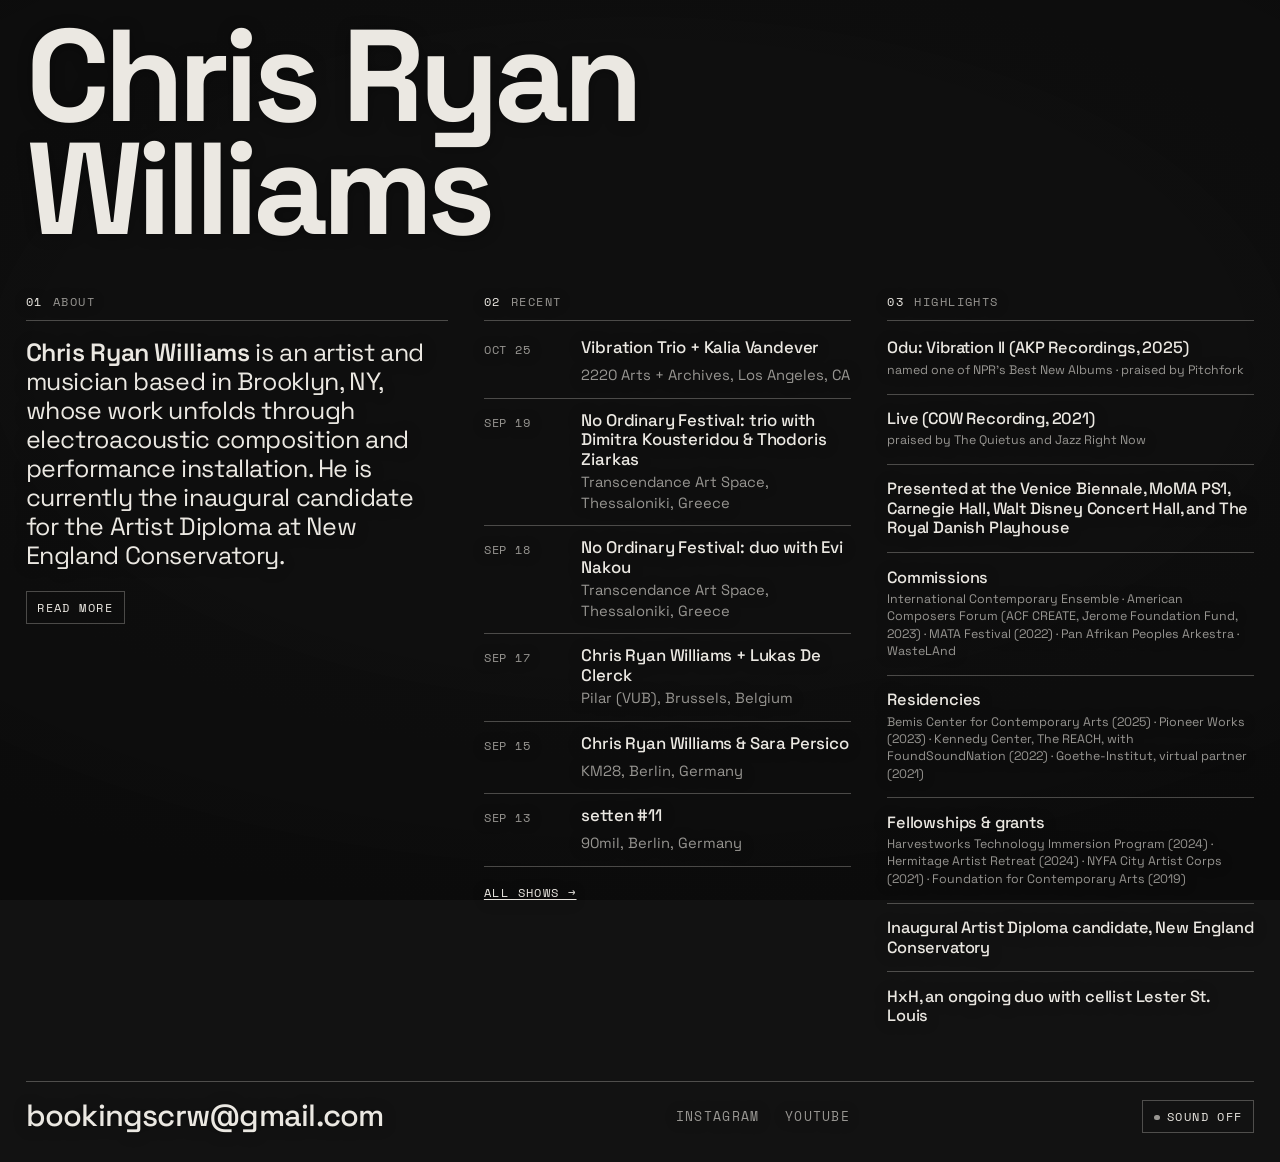
==== index.html @ 6f996876 "Add files via upload" ====
<!doctype html>
<html lang="en"><head><meta charset="utf-8"><meta name="viewport" content="width=device-width,initial-scale=1">
<meta name="description" content="Chris Ryan Williams — artist and musician, Brooklyn NY. Shows, highlights, contact.">
<title>Chris Ryan Williams</title>
<link rel="preconnect" href="https://fonts.googleapis.com"><link rel="preconnect" href="https://fonts.gstatic.com" crossorigin>
<link href="https://fonts.googleapis.com/css2?family=Space+Grotesk:wght@300..700&family=Space+Mono:wght@400;700&display=swap" rel="stylesheet">
<style>
/* ===== HOME (index.html) — one-page landing. Reads content/settings.js, shows.js, about.js =====
   Video backdrop in black & grey, large name, three columns: about / shows / highlights. */
:root{
  --bg:#121212;                       /* charcoal behind everything */
  --veil:rgba(14,14,14,.58);          /* <- darkness over the video: raise for calmer, lower to see more video */
  --fg:#ebe8e2; --mute:rgba(235,232,226,.62); --line:rgba(235,232,226,.28);
  --sans:"Space Grotesk",system-ui,sans-serif;
  --mono:"Space Mono",ui-monospace,Menlo,monospace;
  --gut:clamp(16px,2vw,36px);
}
*{box-sizing:border-box}
html{background:var(--bg)}
body{margin:0;color:var(--fg);background:transparent;font:400 17px/1.4 var(--sans);
  -webkit-font-smoothing:antialiased;text-shadow:0 1px 14px rgba(0,0,0,.35)}
a{color:inherit;text-decoration-thickness:1px;text-underline-offset:.18em}
a:hover{text-decoration-thickness:2px}
::selection{background:var(--fg);color:var(--bg)}

/* ---------- backdrop: black & white video under a charcoal veil ---------- */
.bg{position:fixed;inset:0;z-index:-2;overflow:hidden;pointer-events:none;background:var(--bg)}
.bg .thumb,.bg iframe{position:absolute;top:50%;left:50%;border:0;
  width:100vw;height:56.25vw;min-height:100vh;min-width:177.78vh;
  transform:translate(-50%,-50%) scale(1.15);          /* overscan hides YouTube edge UI */
  filter:grayscale(1) contrast(1.05) brightness(.9)}
.bg .thumb{background:center/cover no-repeat}
.veil{position:fixed;inset:0;z-index:-1;pointer-events:none;
  background:radial-gradient(ellipse 120% 90% at 50% 40%,transparent 30%,rgba(0,0,0,.45) 100%),var(--veil)}

/* ---------- name ---------- */
.name{margin:0;padding:calc(var(--gut)*.8) var(--gut) 0;font:700 clamp(3.2rem,10.2vw,13rem)/.86 var(--sans);
  letter-spacing:-.045em}
.name span{display:block}

/* ---------- three columns ---------- */
.grid{display:grid;grid-template-columns:1.15fr 1fr 1fr;gap:calc(var(--gut)*1.4);padding:clamp(28px,4vw,64px) var(--gut) var(--gut);align-items:start}
h2{font:400 .78rem/1 var(--mono);letter-spacing:.12em;text-transform:uppercase;color:var(--mute);
  margin:0 0 1.1rem;padding-bottom:.7rem;border-bottom:1px solid var(--line)}
h2 i{font-style:normal;color:var(--fg);margin-right:.8em}

/* about */
.bio p{margin:0;font-size:clamp(1.3rem,1.95vw,2.25rem);line-height:1.16;font-weight:400;letter-spacing:-.015em}
.bio p b{font-weight:600}
.bio .more{display:none}
.bio.open .more{display:block}
.bio .more p{font-size:clamp(1rem,1.1vw,1.2rem);line-height:1.5;color:var(--mute);margin-top:1em;letter-spacing:0}
.toggle{margin-top:1.3rem;background:none;color:var(--fg);border:1px solid var(--line);font:400 .74rem var(--mono);
  letter-spacing:.12em;text-transform:uppercase;padding:.6em .9em;cursor:pointer;text-shadow:none}
.toggle:hover{border-color:var(--fg);background:var(--fg);color:var(--bg)}

/* shows: mono date column + title */
.shows ol{list-style:none;margin:0;padding:0}
.shows li{display:grid;grid-template-columns:5.2rem 1fr;gap:.2rem .9rem;padding:.75rem 0;border-bottom:1px solid var(--line)}
.shows li:first-child{padding-top:0}
.date{font:400 .78rem/1.9 var(--mono);letter-spacing:.06em;text-transform:uppercase;color:var(--mute);white-space:nowrap}
.shows .t{font-size:clamp(1.05rem,1.3vw,1.45rem);line-height:1.15;font-weight:500;letter-spacing:-.01em}
.shows .t a{text-decoration:none}
.shows .t a:hover{text-decoration:underline}
.shows .v{grid-column:2;font-size:.92rem;color:var(--mute)}
.all{display:inline-block;margin-top:1.1rem;font:400 .74rem var(--mono);letter-spacing:.12em;text-transform:uppercase}

/* highlights */
.hl ul{list-style:none;margin:0;padding:0}
.hl li{font-size:clamp(1.02rem,1.22vw,1.35rem);line-height:1.2;font-weight:500;letter-spacing:-.01em;padding:0 0 .9rem;margin:0 0 .9rem;border-bottom:1px solid var(--line)}
.hl li:last-child{border-bottom:0;margin-bottom:0}
.hl small{display:block;font-size:.76em;line-height:1.4;margin-top:.3em;font-weight:400;color:var(--mute);letter-spacing:0}

/* ---------- contact strip ---------- */
footer{display:flex;flex-wrap:wrap;align-items:center;justify-content:space-between;gap:.8rem 2rem;
  border-top:1px solid var(--line);margin:calc(var(--gut)*.6) var(--gut) 0;padding:1.1rem 0 1.8rem}
.mail{font-size:clamp(1.4rem,2.4vw,2.8rem);font-weight:500;letter-spacing:-.025em;line-height:1;text-decoration:none}
.mail:hover{text-decoration:underline}
.links{display:flex;flex-wrap:wrap;gap:.4rem 1.6rem;font:400 .8rem var(--mono);letter-spacing:.1em;text-transform:uppercase}
.links a{text-decoration:none;color:var(--mute)} .links a:hover{color:var(--fg)}
.snd{font:400 .74rem var(--mono);letter-spacing:.12em;text-transform:uppercase;color:var(--fg);background:none;
  border:1px solid var(--line);padding:.6em .9em;cursor:pointer;text-shadow:none}
.snd:hover{background:var(--fg);color:var(--bg);border-color:var(--fg)}
.snd::before{content:"";display:inline-block;width:.5em;height:.5em;border-radius:50%;background:var(--mute);margin-right:.6em;vertical-align:.05em}
.snd.on::before{background:#e8e3d6;box-shadow:0 0 8px #e8e3d6}

/* ---------- smaller screens ---------- */
@media (max-width:1100px){
  .grid{grid-template-columns:1fr 1fr}
  .bio{grid-column:1/-1}
}
@media (max-width:680px){
  .grid{grid-template-columns:1fr;gap:2.6rem}
  .name{font-size:15.5vw;line-height:.9}
  footer{flex-direction:column;align-items:flex-start}
}
@media (prefers-reduced-motion:reduce){ .bg iframe{display:none} }
</style></head>
<body>
<div class="bg" id="bg"><div class="thumb" id="thumb"></div></div><div class="veil"></div>

<h1 class="name" id="name"></h1>

<main class="grid">
  <section aria-labelledby="ah"><h2 id="ah"><i>01</i>About</h2><div class="bio" id="bio"></div></section>
  <section class="shows" aria-labelledby="sh"><h2><i>02</i><span id="sh">Shows</span></h2><ol id="shows"></ol><a class="all" href="shows.html">All shows →</a></section>
  <section class="hl" aria-labelledby="hh"><h2 id="hh"><i>03</i>Highlights</h2><ul id="hl"></ul></section>
</main>

<footer>
  <a class="mail" id="mail"></a>
  <nav class="links" id="links" aria-label="Elsewhere"></nav>
  <button class="snd" id="snd" type="button">Sound off</button>
</footer>

<script src="settings.js"></script>
<script src="shows.js"></script>
<script src="about.js"></script>
<script>
(function(){
  var SITE=window.SITE||{}, VIDEO="EijmXJMXypU";   // <- YouTube ID of the backdrop video
  var h=function(s){return String(s==null?"":s).replace(/[&<>"]/g,function(c){return {"&":"&amp;","<":"&lt;",">":"&gt;",'"':"&quot;"}[c]})};
  var $=function(id){return document.getElementById(id)};

  /* name: last word on its own line */
  var words=(SITE.name||"").trim().split(/\s+/), last=words.pop();
  $("name").innerHTML=(words.length?'<span>'+h(words.join(" "))+'</span>':'')+'<span>'+h(last)+'</span>';
  document.title=SITE.name||"";

  /* bio: first paragraph big, the rest behind "Read more" */
  var about=SITE.about||[], first=h(about[0]||"");
  if(SITE.name) first=first.replace(h(SITE.name),'<b>'+h(SITE.name)+'</b>');
  $("bio").innerHTML='<p>'+first+'</p>'+(about.length>1?
    '<div class="more">'+about.slice(1).map(function(p){return '<p>'+h(p)+'</p>'}).join("")+'</div><button class="toggle" type="button" aria-expanded="false">Read more</button>':'');
  var tg=$("bio").querySelector(".toggle");
  if(tg) tg.onclick=function(){var o=$("bio").classList.toggle("open");tg.textContent=o?"Less":"Read more";tg.setAttribute("aria-expanded",o)};

  /* shows: upcoming first; if none, the most recent ones */
  var today=new Date(); today.setHours(0,0,0,0);
  var all=(SITE.shows||[]).slice().sort(function(a,b){return a.date<b.date?1:-1});
  var d=function(s){var p=s.date.split("-");return new Date(+p[0],p[1]-1,+p[2])};
  var up=all.filter(function(s){return d(s)>=today}).reverse();
  var list=up.length?up.slice(0,6):all.slice(0,6);
  $("sh").textContent=up.length?"Upcoming":"Recent";
  var M=["Jan","Feb","Mar","Apr","May","Jun","Jul","Aug","Sep","Oct","Nov","Dec"];
  $("shows").innerHTML=list.map(function(s){
    var dt=d(s), badge=M[dt.getMonth()]+" "+dt.getDate()+(dt.getFullYear()!==today.getFullYear()?" ’"+String(dt.getFullYear()).slice(2):"");
    var t=h(s.title); if(s.url) t='<a href="'+h(s.url)+'" target="_blank" rel="noopener">'+t+'</a>';
    return '<li><span class="date">'+badge+'</span><div class="t">'+t+'</div><span class="v">'+h([s.venue,s.city].filter(Boolean).join(", "))+'</span></li>';
  }).join("");

  /* highlights: "Label: a; b" and "Title (Label, Year): note" → underlined head + small line */
  $("hl").innerHTML=(SITE.accomplishments||[]).map(function(a){
    var i=a.indexOf("): "), m=a.match(/^(Commissions|Residencies|Fellowships & grants|Fellowships|Grants|Education|Teaching|Awards|Recordings):\s*/i);
    var li=function(head,rest){return '<li>'+h(head)+'<small>'+h(rest.replace(/;\s*/g," · "))+'</small></li>'};
    if(i>-1) return li(a.slice(0,i+1),a.slice(i+3));
    if(m) return li(m[1],a.slice(m[0].length));
    return '<li>'+h(a)+'</li>';
  }).join("");

  /* contact */
  if(SITE.email){$("mail").href="mailto:"+SITE.email;$("mail").textContent=SITE.email}
  $("links").innerHTML=(SITE.social||[]).map(function(s){return '<a href="'+h(s.url)+'" target="_blank" rel="noopener">'+h(s.label)+'</a>'}).join("");

  /* backdrop video: muted autoplay loop, no controls */
  $("thumb").style.backgroundImage="url(https://i.ytimg.com/vi/"+VIDEO+"/maxresdefault.jpg)";
  if(!matchMedia("(prefers-reduced-motion:reduce)").matches){
    var src="https://www.youtube-nocookie.com/embed/"+VIDEO+"?autoplay=1&mute=1&loop=1&playlist="+VIDEO+
      "&controls=0&playsinline=1&rel=0&modestbranding=1&disablekb=1&iv_load_policy=3&enablejsapi=1";
    $("bg").insertAdjacentHTML("beforeend",'<iframe id="yt" src="'+src+'" allow="autoplay; encrypted-media" tabindex="-1" title="Background video" aria-hidden="true"></iframe>');
  }
  var muted=true;
  $("snd").onclick=function(){
    var yt=$("yt"); if(!yt) return; muted=!muted;
    yt.contentWindow.postMessage(JSON.stringify({event:"command",func:muted?"mute":"unMute",args:[]}),"*");
    this.textContent=muted?"Sound off":"Sound on"; this.classList.toggle("on",!muted);
  };

})();
</script>
</body></html>
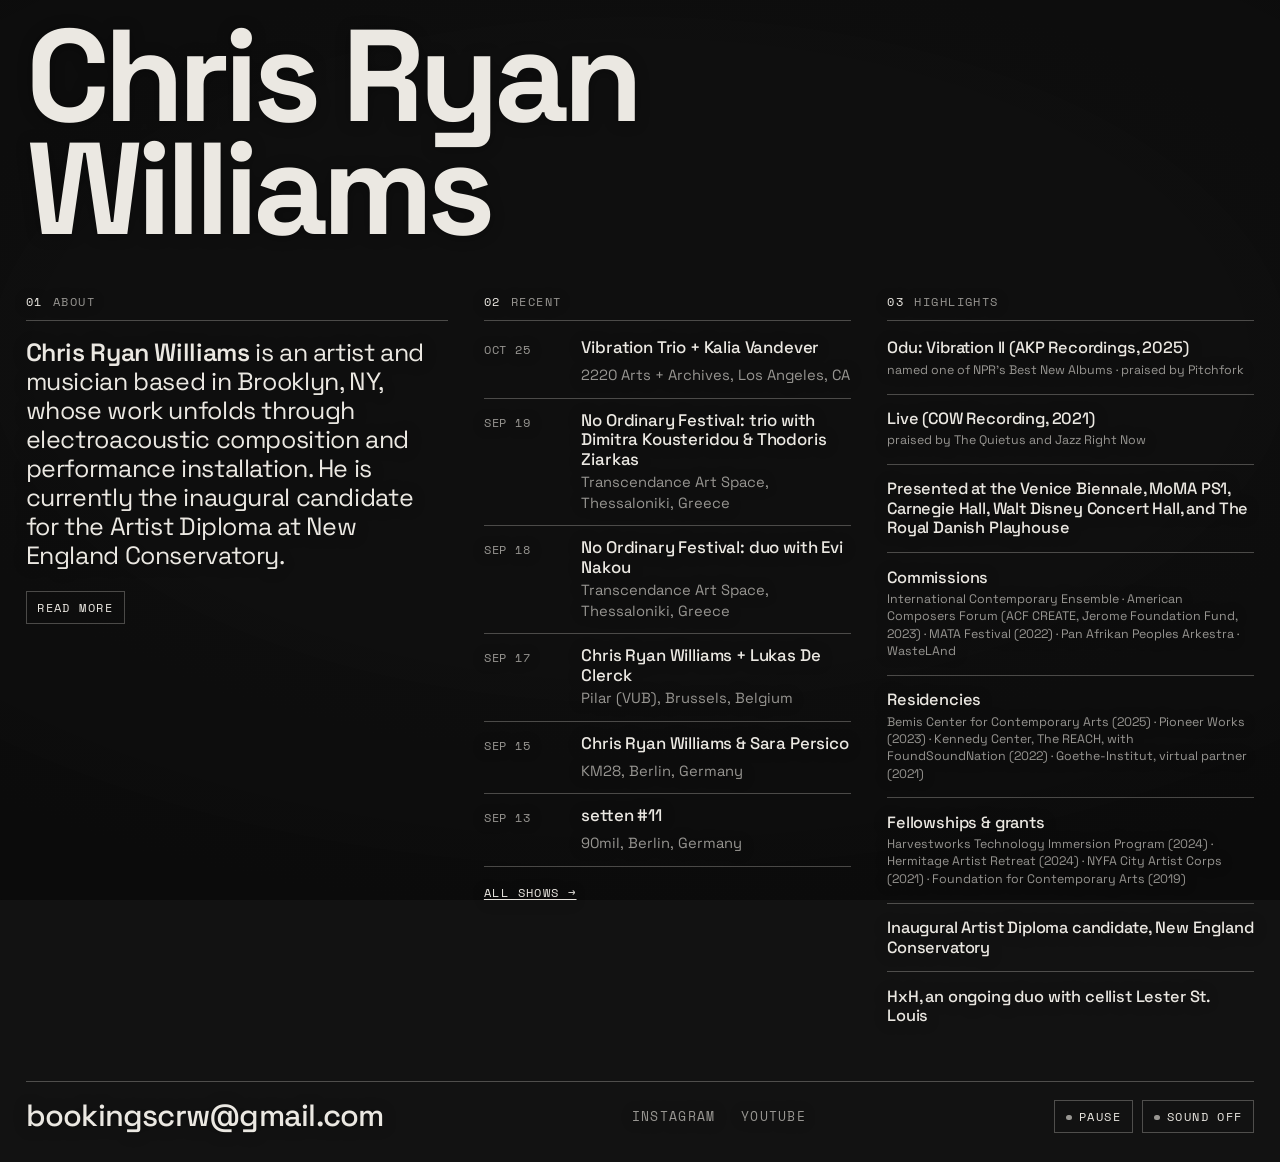
==== commit 46d8f2fa: "Add files via upload" ====
--- a/index.html
+++ b/index.html
@@ -94,10 +94,13 @@
   .name{font-size:15.5vw;line-height:.9}
   footer{flex-direction:column;align-items:flex-start}
 }
-@media (prefers-reduced-motion:reduce){ .bg iframe{display:none} }
+/* video fades in only once it is actually playing (hides YouTube's loading spinner / title flash) */
+.bg iframe{opacity:0;transition:opacity 1.2s ease}
+.bg.playing iframe{opacity:1}
+.ctl{display:flex;gap:.6rem}
 </style></head>
 <body>
-<div class="bg" id="bg"><div class="thumb" id="thumb"></div></div><div class="veil"></div>
+<div class="bg" id="bg"><div class="thumb" id="thumb"></div><div id="yt"></div></div><div class="veil"></div>
 
 <h1 class="name" id="name"></h1>
 
@@ -110,7 +113,7 @@
 <footer>
   <a class="mail" id="mail"></a>
   <nav class="links" id="links" aria-label="Elsewhere"></nav>
-  <button class="snd" id="snd" type="button">Sound off</button>
+  <div class="ctl"><button class="snd" id="pp" type="button">Pause</button><button class="snd" id="snd" type="button">Sound off</button></div>
 </footer>
 
 <script src="settings.js"></script>
@@ -162,18 +165,45 @@
   if(SITE.email){$("mail").href="mailto:"+SITE.email;$("mail").textContent=SITE.email}
   $("links").innerHTML=(SITE.social||[]).map(function(s){return '<a href="'+h(s.url)+'" target="_blank" rel="noopener">'+h(s.label)+'</a>'}).join("");
 
-  /* backdrop video: muted autoplay loop, no controls */
+  /* backdrop video: muted autoplay loop via the YouTube player API.
+     Browsers only allow autoplay when muted; if one still blocks it (e.g. iPhone Low Power Mode),
+     the video starts on the visitor's first tap/click/key press. */
   $("thumb").style.backgroundImage="url(https://i.ytimg.com/vi/"+VIDEO+"/maxresdefault.jpg)";
-  if(!matchMedia("(prefers-reduced-motion:reduce)").matches){
-    var src="https://www.youtube-nocookie.com/embed/"+VIDEO+"?autoplay=1&mute=1&loop=1&playlist="+VIDEO+
-      "&controls=0&playsinline=1&rel=0&modestbranding=1&disablekb=1&iv_load_policy=3&enablejsapi=1";
-    $("bg").insertAdjacentHTML("beforeend",'<iframe id="yt" src="'+src+'" allow="autoplay; encrypted-media" tabindex="-1" title="Background video" aria-hidden="true"></iframe>');
-  }
-  var muted=true;
-  $("snd").onclick=function(){
-    var yt=$("yt"); if(!yt) return; muted=!muted;
-    yt.contentWindow.postMessage(JSON.stringify({event:"command",func:muted?"mute":"unMute",args:[]}),"*");
-    this.textContent=muted?"Sound off":"Sound on"; this.classList.toggle("on",!muted);
+  var player=null, playing=false, paused=false, pp=$("pp"), snd=$("snd");
+  window.onYouTubeIframeAPIReady=function(){
+    player=new YT.Player("yt",{
+      videoId:VIDEO, host:"https://www.youtube-nocookie.com",
+      playerVars:{autoplay:1,mute:1,loop:1,playlist:VIDEO,controls:0,playsinline:1,rel:0,
+                  modestbranding:1,disablekb:1,iv_load_policy:3,fs:0},
+      events:{
+        onReady:function(e){ var f=e.target.getIframe(); f.setAttribute("tabindex","-1"); f.setAttribute("aria-hidden","true");
+                             e.target.mute(); e.target.playVideo(); },
+        onStateChange:function(e){
+          if(e.data===YT.PlayerState.PLAYING){ playing=true; $("bg").classList.add("playing"); }
+          if(e.data===YT.PlayerState.ENDED){ player.seekTo(0); player.playVideo(); }   // seamless loop
+        }
+      }
+    });
+  };
+  var api=document.createElement("script"); api.src="https://www.youtube.com/iframe_api"; document.head.appendChild(api);
+
+  /* fallback: if autoplay was blocked, start on the first interaction */
+  var kick=function(){ if(player&&player.playVideo&&!playing&&!paused){ player.mute(); player.playVideo(); } };
+  ["pointerdown","touchend","keydown"].forEach(function(ev){ document.addEventListener(ev,kick,{passive:true}); });
+  setTimeout(kick,1500);
+
+  pp.onclick=function(){
+    if(!player||!player.playVideo) return;
+    paused=!paused;
+    if(paused){ player.pauseVideo(); } else { player.playVideo(); }
+    pp.textContent=paused?"Play":"Pause";
+  };
+  snd.onclick=function(){
+    if(!player||!player.isMuted) return;
+    var m=player.isMuted();
+    if(m){ player.unMute(); player.setVolume(100); if(!playing||paused){ paused=false; pp.textContent="Pause"; player.playVideo(); } }
+    else { player.mute(); }
+    snd.textContent=m?"Sound on":"Sound off"; snd.classList.toggle("on",m);
   };
 
 })();
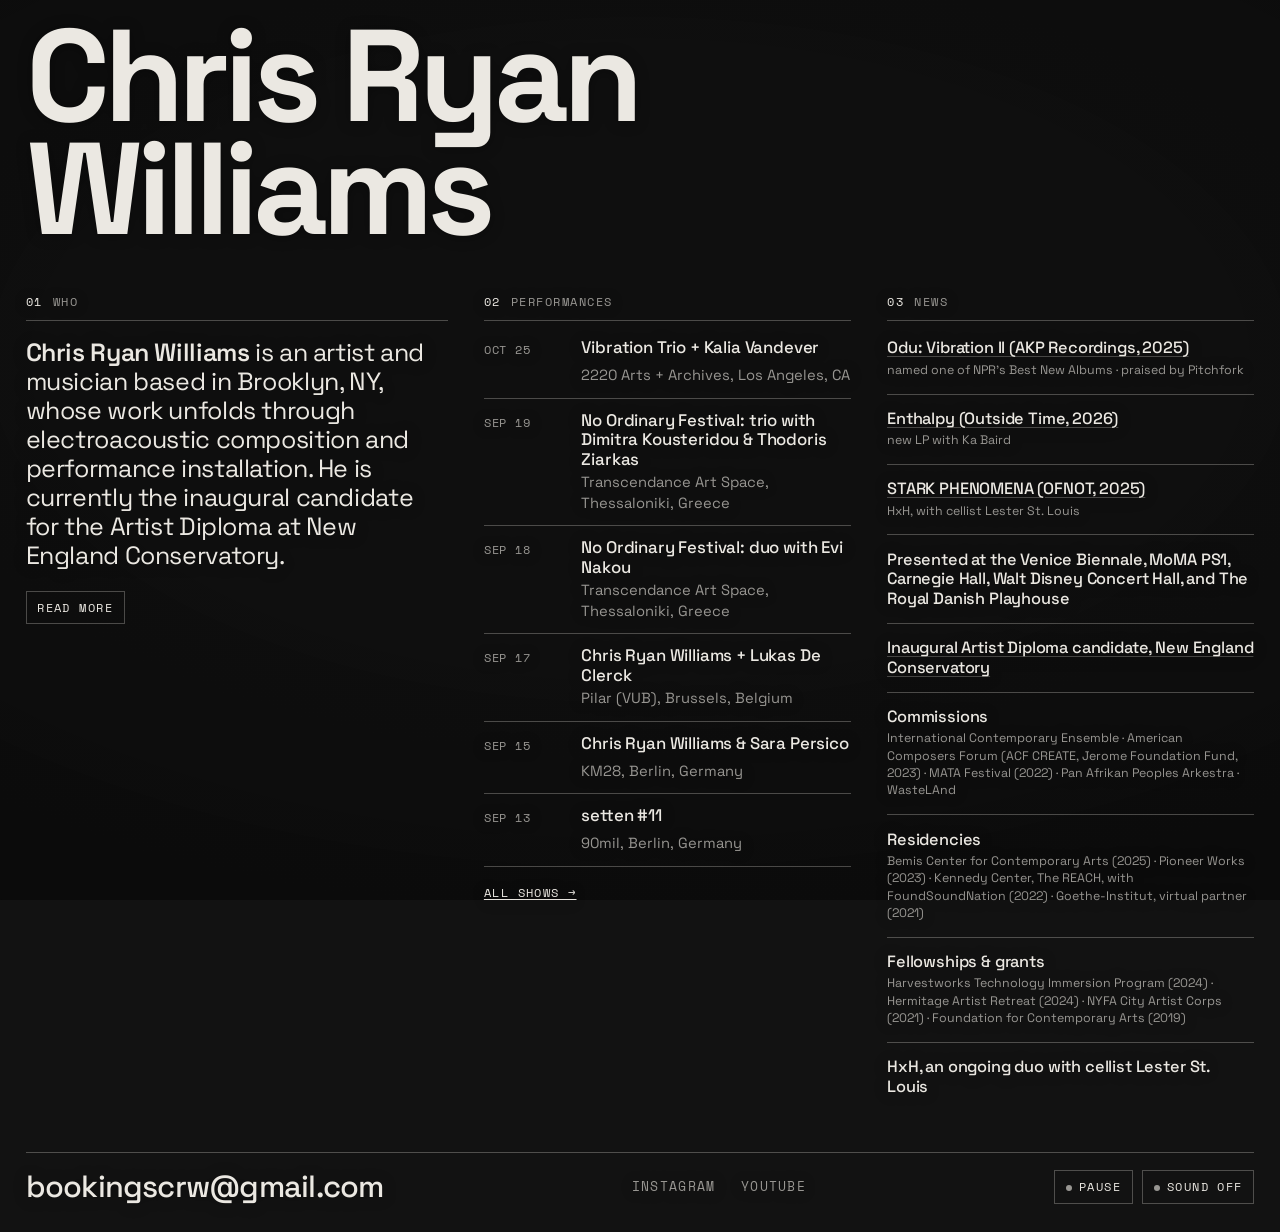
==== commit b3bb068c: "Add files via upload" ====
--- a/index.html
+++ b/index.html
@@ -30,6 +30,10 @@
   transform:translate(-50%,-50%) scale(1.15);          /* overscan hides YouTube edge UI */
   filter:grayscale(1) contrast(1.05) brightness(.9)}
 .bg .thumb{background:center/cover no-repeat}
+/* render the player at 2x size, then shrink it: YouTube picks the stream quality from the player's
+   pixel size, so a bigger player asks for 1080p+ instead of 480/720p */
+.bg iframe{width:200vw;height:112.5vw;min-height:200vh;min-width:355.56vh;
+  transform:translate(-50%,-50%) scale(.575)}
 .veil{position:fixed;inset:0;z-index:-1;pointer-events:none;
   background:radial-gradient(ellipse 120% 90% at 50% 40%,transparent 30%,rgba(0,0,0,.45) 100%),var(--veil)}
 
@@ -67,6 +71,7 @@
 
 /* highlights */
 .hl ul{list-style:none;margin:0;padding:0}
+.hl li a{text-decoration-color:var(--line)} .hl li a:hover{text-decoration-color:var(--fg)}
 .hl li{font-size:clamp(1.02rem,1.22vw,1.35rem);line-height:1.2;font-weight:500;letter-spacing:-.01em;padding:0 0 .9rem;margin:0 0 .9rem;border-bottom:1px solid var(--line)}
 .hl li:last-child{border-bottom:0;margin-bottom:0}
 .hl small{display:block;font-size:.76em;line-height:1.4;margin-top:.3em;font-weight:400;color:var(--mute);letter-spacing:0}
@@ -105,9 +110,9 @@
 <h1 class="name" id="name"></h1>
 
 <main class="grid">
-  <section aria-labelledby="ah"><h2 id="ah"><i>01</i>About</h2><div class="bio" id="bio"></div></section>
+  <section aria-labelledby="ah"><h2 id="ah"><i>01</i>Who</h2><div class="bio" id="bio"></div></section>
   <section class="shows" aria-labelledby="sh"><h2><i>02</i><span id="sh">Shows</span></h2><ol id="shows"></ol><a class="all" href="shows.html">All shows →</a></section>
-  <section class="hl" aria-labelledby="hh"><h2 id="hh"><i>03</i>Highlights</h2><ul id="hl"></ul></section>
+  <section class="hl" aria-labelledby="hh"><h2 id="hh"><i>03</i>News</h2><ul id="hl"></ul></section>
 </main>
 
 <footer>
@@ -144,7 +149,7 @@
   var d=function(s){var p=s.date.split("-");return new Date(+p[0],p[1]-1,+p[2])};
   var up=all.filter(function(s){return d(s)>=today}).reverse();
   var list=up.length?up.slice(0,6):all.slice(0,6);
-  $("sh").textContent=up.length?"Upcoming":"Recent";
+  $("sh").textContent="Performances";
   var M=["Jan","Feb","Mar","Apr","May","Jun","Jul","Aug","Sep","Oct","Nov","Dec"];
   $("shows").innerHTML=list.map(function(s){
     var dt=d(s), badge=M[dt.getMonth()]+" "+dt.getDate()+(dt.getFullYear()!==today.getFullYear()?" ’"+String(dt.getFullYear()).slice(2):"");
@@ -153,12 +158,14 @@
   }).join("");
 
   /* highlights: "Label: a; b" and "Title (Label, Year): note" → underlined head + small line */
-  $("hl").innerHTML=(SITE.accomplishments||[]).map(function(a){
+  $("hl").innerHTML=(SITE.accomplishments||[]).map(function(x){
+    var a=typeof x==="string"?x:(x.text||""), url=typeof x==="string"?"":(x.url||"");
+    var head=function(t){return url?'<a href="'+h(url)+'" target="_blank" rel="noopener">'+h(t)+'</a>':h(t)};
     var i=a.indexOf("): "), m=a.match(/^(Commissions|Residencies|Fellowships & grants|Fellowships|Grants|Education|Teaching|Awards|Recordings):\s*/i);
-    var li=function(head,rest){return '<li>'+h(head)+'<small>'+h(rest.replace(/;\s*/g," · "))+'</small></li>'};
+    var li=function(hd,rest){return '<li>'+head(hd)+'<small>'+h(rest.replace(/;\s*/g," · "))+'</small></li>'};
     if(i>-1) return li(a.slice(0,i+1),a.slice(i+3));
     if(m) return li(m[1],a.slice(m[0].length));
-    return '<li>'+h(a)+'</li>';
+    return '<li>'+head(a)+'</li>';
   }).join("");
 
   /* contact */
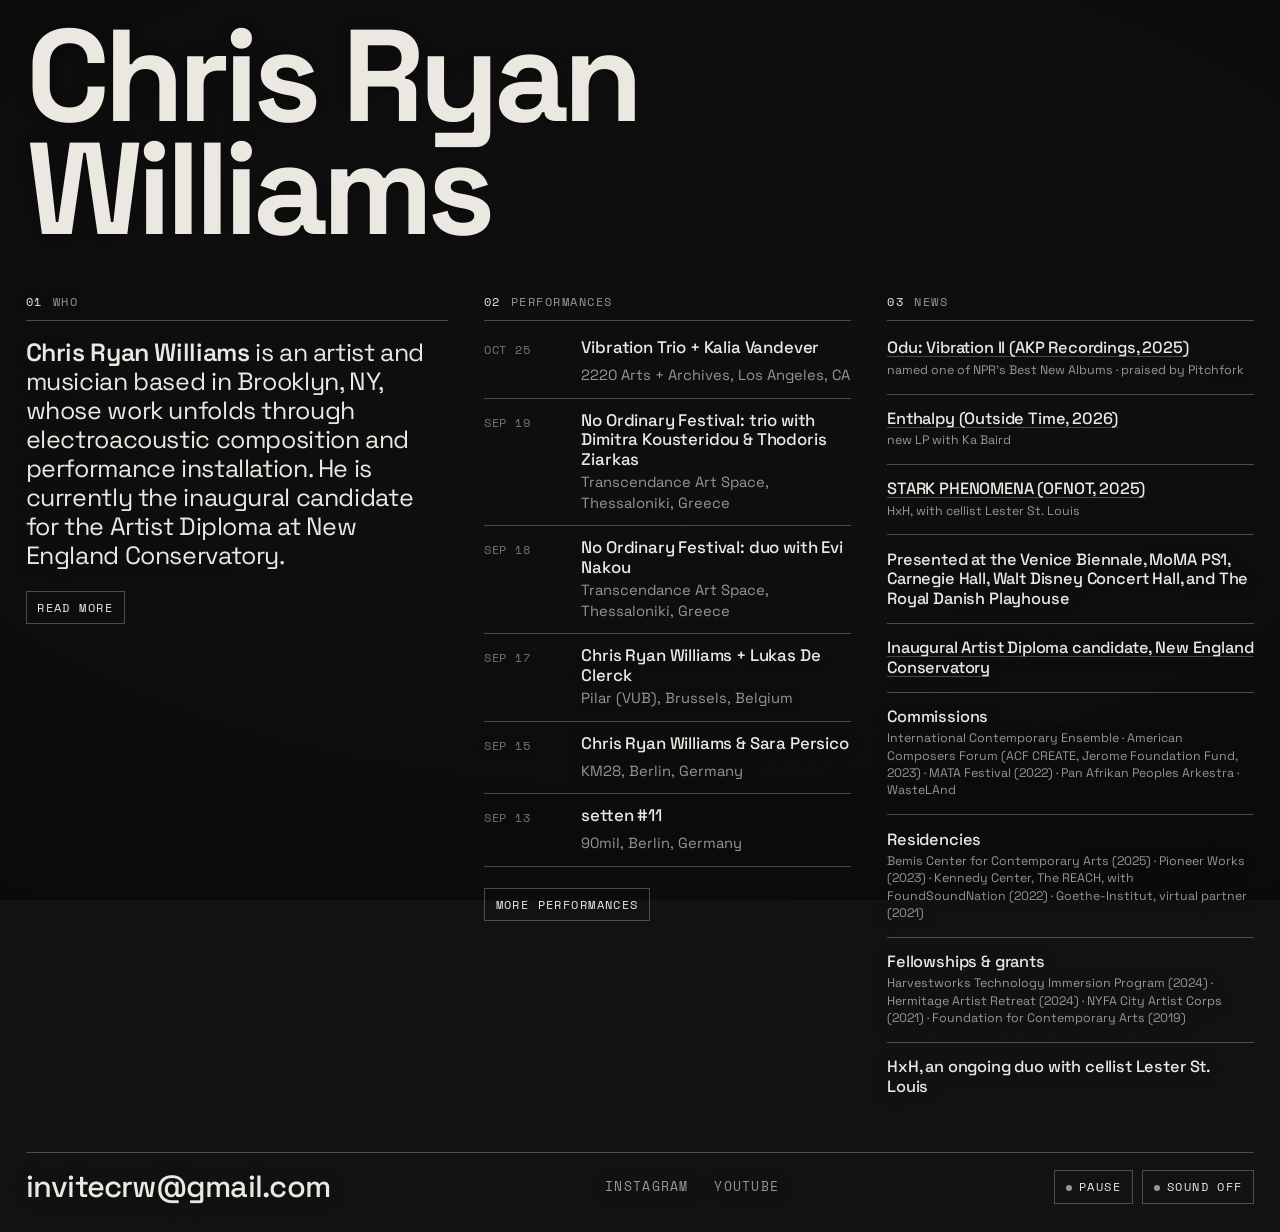
==== commit 15a8add5: "Add files via upload" ====
--- a/index.html
+++ b/index.html
@@ -6,10 +6,10 @@
 <link href="https://fonts.googleapis.com/css2?family=Space+Grotesk:wght@300..700&family=Space+Mono:wght@400;700&display=swap" rel="stylesheet">
 <style>
 /* ===== HOME (index.html) — one-page landing. Reads content/settings.js, shows.js, about.js =====
-   Video backdrop in black & grey, large name, three columns: about / shows / highlights. */
+   Video backdrop in full colour, large name, three columns: about / shows / highlights. */
 :root{
   --bg:#121212;                       /* charcoal behind everything */
-  --veil:rgba(14,14,14,.58);          /* <- darkness over the video: raise for calmer, lower to see more video */
+  --veil:rgba(14,14,14,.42);          /* <- darkness over the video: raise for calmer, lower to see more video */
   --fg:#ebe8e2; --mute:rgba(235,232,226,.62); --line:rgba(235,232,226,.28);
   --sans:"Space Grotesk",system-ui,sans-serif;
   --mono:"Space Mono",ui-monospace,Menlo,monospace;
@@ -28,7 +28,7 @@
 .bg .thumb,.bg iframe{position:absolute;top:50%;left:50%;border:0;
   width:100vw;height:56.25vw;min-height:100vh;min-width:177.78vh;
   transform:translate(-50%,-50%) scale(1.15);          /* overscan hides YouTube edge UI */
-  filter:grayscale(1) contrast(1.05) brightness(.9)}
+  filter:saturate(1.1)}   /* full colour (version B) */
 .bg .thumb{background:center/cover no-repeat}
 /* render the player at 2x size, then shrink it: YouTube picks the stream quality from the player's
    pixel size, so a bigger player asks for 1080p+ instead of 480/720p */
@@ -67,6 +67,10 @@
 .shows .t a{text-decoration:none}
 .shows .t a:hover{text-decoration:underline}
 .shows .v{grid-column:2;font-size:.92rem;color:var(--mute)}
+.shows .more{display:none}
+.shows.open .more{display:block}
+.shows li.up .date{color:var(--fg);font-weight:700}
+.shows li:not(.up) .date{opacity:.75}
 .all{display:inline-block;margin-top:1.1rem;font:400 .74rem var(--mono);letter-spacing:.12em;text-transform:uppercase}
 
 /* highlights */
@@ -111,7 +115,7 @@
 
 <main class="grid">
   <section aria-labelledby="ah"><h2 id="ah"><i>01</i>Who</h2><div class="bio" id="bio"></div></section>
-  <section class="shows" aria-labelledby="sh"><h2><i>02</i><span id="sh">Shows</span></h2><ol id="shows"></ol><a class="all" href="shows.html">All shows →</a></section>
+  <section class="shows" id="showsWrap" aria-labelledby="sh"><h2><i>02</i><span id="sh">Performances</span></h2><ol id="shows"></ol><ol class="more" id="showsMore"></ol><button class="toggle" id="moreShows" type="button" aria-expanded="false">More performances</button></section>
   <section class="hl" aria-labelledby="hh"><h2 id="hh"><i>03</i>News</h2><ul id="hl"></ul></section>
 </main>
 
@@ -126,7 +130,7 @@
 <script src="about.js"></script>
 <script>
 (function(){
-  var SITE=window.SITE||{}, VIDEO="EijmXJMXypU";   // <- YouTube ID of the backdrop video
+  var SITE=window.SITE||{}, VIDEO="NZm5XphwuxA";   // <- YouTube ID of the backdrop video
   var h=function(s){return String(s==null?"":s).replace(/[&<>"]/g,function(c){return {"&":"&amp;","<":"&lt;",">":"&gt;",'"':"&quot;"}[c]})};
   var $=function(id){return document.getElementById(id)};
 
@@ -143,19 +147,25 @@
   var tg=$("bio").querySelector(".toggle");
   if(tg) tg.onclick=function(){var o=$("bio").classList.toggle("open");tg.textContent=o?"Less":"Read more";tg.setAttribute("aria-expanded",o)};
 
-  /* shows: upcoming first; if none, the most recent ones */
+  /* performances: upcoming (soonest first, bold dates) then past (newest first, faded dates).
+     First 6 show; the rest open with "More performances" — like Read more in Who. */
   var today=new Date(); today.setHours(0,0,0,0);
-  var all=(SITE.shows||[]).slice().sort(function(a,b){return a.date<b.date?1:-1});
   var d=function(s){var p=s.date.split("-");return new Date(+p[0],p[1]-1,+p[2])};
-  var up=all.filter(function(s){return d(s)>=today}).reverse();
-  var list=up.length?up.slice(0,6):all.slice(0,6);
-  $("sh").textContent="Performances";
+  var shows=(SITE.shows||[]).slice();
+  var up=shows.filter(function(s){return d(s)>=today}).sort(function(a,b){return a.date<b.date?-1:1});
+  var past=shows.filter(function(s){return d(s)<today}).sort(function(a,b){return a.date<b.date?1:-1});
+  var all=up.concat(past), SHOW=6;
   var M=["Jan","Feb","Mar","Apr","May","Jun","Jul","Aug","Sep","Oct","Nov","Dec"];
-  $("shows").innerHTML=list.map(function(s){
-    var dt=d(s), badge=M[dt.getMonth()]+" "+dt.getDate()+(dt.getFullYear()!==today.getFullYear()?" ’"+String(dt.getFullYear()).slice(2):"");
+  var row=function(s){
+    var dt=d(s), isUp=dt>=today, badge=M[dt.getMonth()]+" "+dt.getDate()+(dt.getFullYear()!==today.getFullYear()?" ’"+String(dt.getFullYear()).slice(2):"");
     var t=h(s.title); if(s.url) t='<a href="'+h(s.url)+'" target="_blank" rel="noopener">'+t+'</a>';
-    return '<li><span class="date">'+badge+'</span><div class="t">'+t+'</div><span class="v">'+h([s.venue,s.city].filter(Boolean).join(", "))+'</span></li>';
-  }).join("");
+    return '<li'+(isUp?' class="up"':'')+'><span class="date">'+badge+'</span><div class="t">'+t+'</div><span class="v">'+h([s.venue,s.city].filter(Boolean).join(", "))+'</span></li>';
+  };
+  $("shows").innerHTML=all.slice(0,SHOW).map(row).join("");
+  $("showsMore").innerHTML=all.slice(SHOW).map(row).join("");
+  var mb=$("moreShows");
+  if(all.length<=SHOW) mb.remove();
+  else mb.onclick=function(){var o=$("showsWrap").classList.toggle("open");mb.textContent=o?"Fewer":"More performances";mb.setAttribute("aria-expanded",o)};
 
   /* highlights: "Label: a; b" and "Title (Label, Year): note" → underlined head + small line */
   $("hl").innerHTML=(SITE.accomplishments||[]).map(function(x){
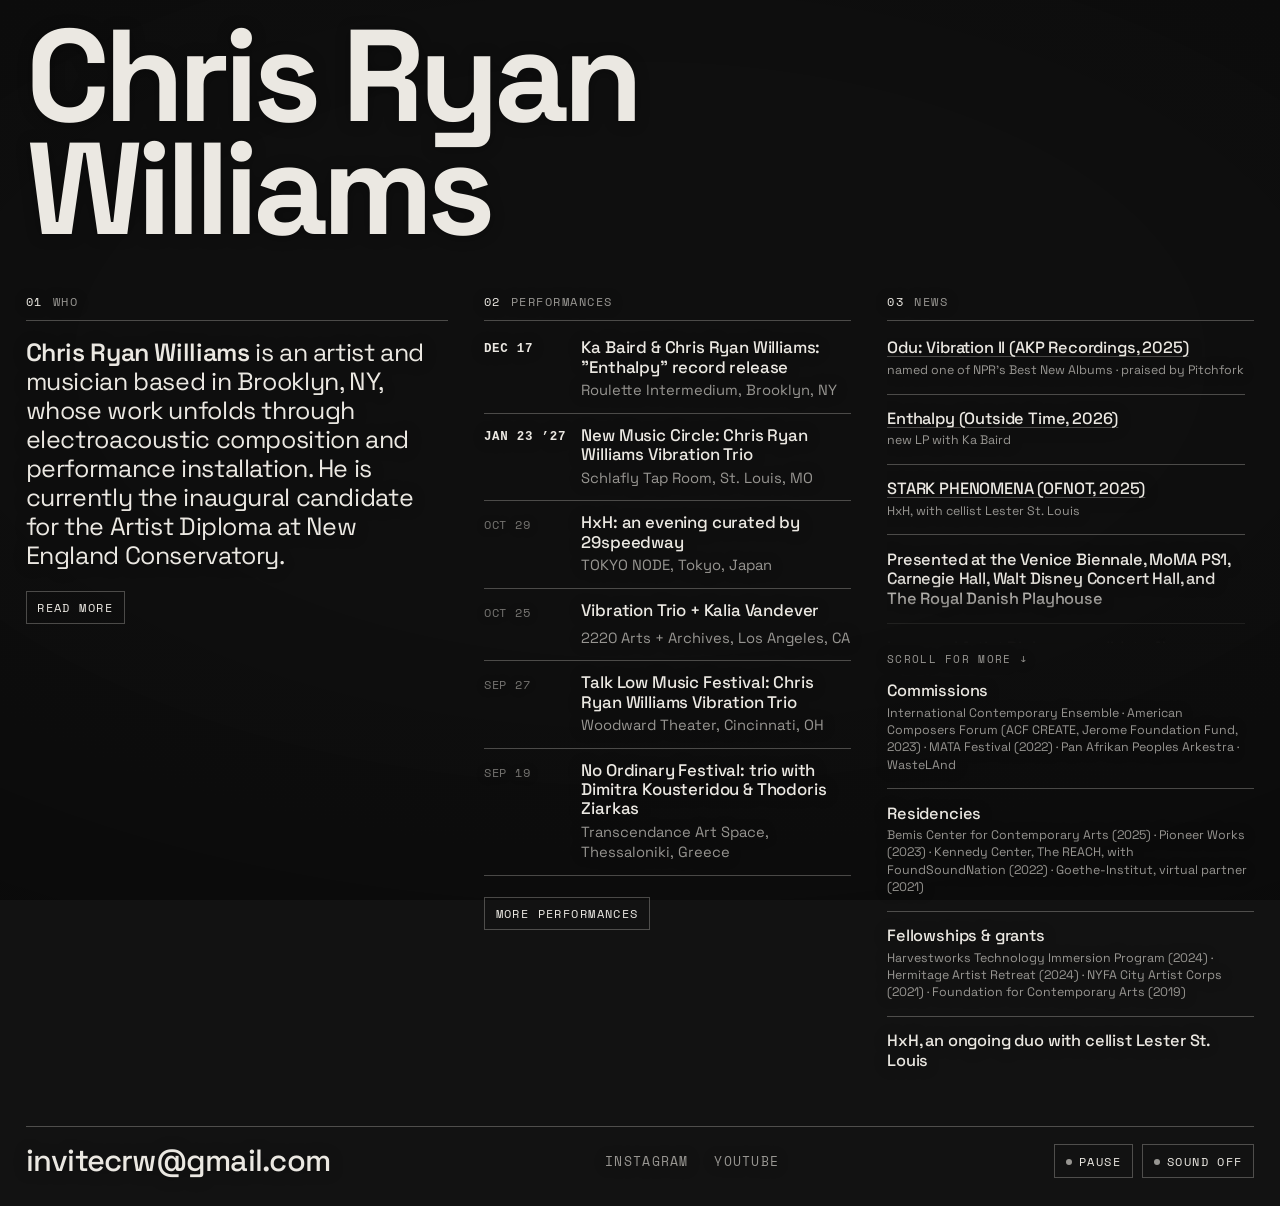
==== commit 6de2701e: "Add files via upload" ====
--- a/index.html
+++ b/index.html
@@ -77,7 +77,17 @@
 .hl ul{list-style:none;margin:0;padding:0}
 .hl li a{text-decoration-color:var(--line)} .hl li a:hover{text-decoration-color:var(--fg)}
 .hl li{font-size:clamp(1.02rem,1.22vw,1.35rem);line-height:1.2;font-weight:500;letter-spacing:-.01em;padding:0 0 .9rem;margin:0 0 .9rem;border-bottom:1px solid var(--line)}
-.hl li:last-child{border-bottom:0;margin-bottom:0}
+#hlRest li:last-child{border-bottom:0;margin-bottom:0}
+/* scrolling news feed: everything above "Commissions" */
+.feed{max-height:clamp(13rem,34vh,22rem);overflow-y:auto;overscroll-behavior:contain;margin:0 0 .9rem;padding-right:.6rem;
+  border-bottom:1px solid var(--line);scrollbar-width:thin;scrollbar-color:var(--line) transparent}
+.feed::-webkit-scrollbar{width:4px}.feed::-webkit-scrollbar-thumb{background:var(--line)}
+.feed.scrolls{-webkit-mask-image:linear-gradient(#000 78%,transparent);mask-image:linear-gradient(#000 78%,transparent)}
+.feed.scrolls.end{-webkit-mask-image:none;mask-image:none}
+.feed li:last-child{border-bottom:0}
+.feedhint{display:none;font:400 .68rem var(--mono);letter-spacing:.12em;text-transform:uppercase;color:var(--mute);margin:-.5rem 0 .9rem}
+.feedhint.show{display:block}
+.feed:empty,.feed:has(ul:empty){display:none}
 .hl small{display:block;font-size:.76em;line-height:1.4;margin-top:.3em;font-weight:400;color:var(--mute);letter-spacing:0}
 
 /* ---------- contact strip ---------- */
@@ -85,6 +95,9 @@
   border-top:1px solid var(--line);margin:calc(var(--gut)*.6) var(--gut) 0;padding:1.1rem 0 1.8rem}
 .mail{font-size:clamp(1.4rem,2.4vw,2.8rem);font-weight:500;letter-spacing:-.025em;line-height:1;text-decoration:none}
 .mail:hover{text-decoration:underline}
+.contact{display:flex;flex-wrap:wrap;align-items:baseline;gap:.6rem 1.4rem}
+.kit{font:400 .8rem var(--mono);letter-spacing:.1em;text-transform:uppercase;border:1px solid var(--line);padding:.55em .8em;text-decoration:none;text-shadow:none}
+.kit:hover{background:var(--fg);color:var(--bg);border-color:var(--fg)}
 .links{display:flex;flex-wrap:wrap;gap:.4rem 1.6rem;font:400 .8rem var(--mono);letter-spacing:.1em;text-transform:uppercase}
 .links a{text-decoration:none;color:var(--mute)} .links a:hover{color:var(--fg)}
 .snd{font:400 .74rem var(--mono);letter-spacing:.12em;text-transform:uppercase;color:var(--fg);background:none;
@@ -116,11 +129,11 @@
 <main class="grid">
   <section aria-labelledby="ah"><h2 id="ah"><i>01</i>Who</h2><div class="bio" id="bio"></div></section>
   <section class="shows" id="showsWrap" aria-labelledby="sh"><h2><i>02</i><span id="sh">Performances</span></h2><ol id="shows"></ol><ol class="more" id="showsMore"></ol><button class="toggle" id="moreShows" type="button" aria-expanded="false">More performances</button></section>
-  <section class="hl" aria-labelledby="hh"><h2 id="hh"><i>03</i>News</h2><ul id="hl"></ul></section>
+  <section class="hl" aria-labelledby="hh"><h2 id="hh"><i>03</i>News</h2><ul id="hl"></ul><div class="feed" id="feed"><ul id="hlFeed"></ul></div><span class="feedhint" id="feedHint">scroll for more ↓</span><ul id="hlRest"></ul></section>
 </main>
 
 <footer>
-  <a class="mail" id="mail"></a>
+  <div class="contact"><a class="mail" id="mail"></a><a class="kit" id="kit" target="_blank" rel="noopener" hidden>Press Kit ↗</a></div>
   <nav class="links" id="links" aria-label="Elsewhere"></nav>
   <div class="ctl"><button class="snd" id="pp" type="button">Pause</button><button class="snd" id="snd" type="button">Sound off</button></div>
 </footer>
@@ -167,8 +180,8 @@
   if(all.length<=SHOW) mb.remove();
   else mb.onclick=function(){var o=$("showsWrap").classList.toggle("open");mb.textContent=o?"Fewer":"More performances";mb.setAttribute("aria-expanded",o)};
 
-  /* highlights: "Label: a; b" and "Title (Label, Year): note" → underlined head + small line */
-  $("hl").innerHTML=(SITE.accomplishments||[]).map(function(x){
+  /* news: scrolling feed (everything above "Commissions") · fixed rest (Commissions and below) */
+  var item=function(x){
     var a=typeof x==="string"?x:(x.text||""), url=typeof x==="string"?"":(x.url||"");
     var head=function(t){return url?'<a href="'+h(url)+'" target="_blank" rel="noopener">'+h(t)+'</a>':h(t)};
     var i=a.indexOf("): "), m=a.match(/^(Commissions|Residencies|Fellowships & grants|Fellowships|Grants|Education|Teaching|Awards|Recordings):\s*/i);
@@ -176,10 +189,25 @@
     if(i>-1) return li(a.slice(0,i+1),a.slice(i+3));
     if(m) return li(m[1],a.slice(m[0].length));
     return '<li>'+head(a)+'</li>';
-  }).join("");
+  };
+  var acc=SITE.accomplishments||[], txt=function(x){return typeof x==="string"?x:(x.text||"")};
+  var fs=0,   // the feed starts at the top of News
+      fe=acc.findIndex(function(x){return /^Commissions:/i.test(txt(x))});
+  if(fe<0) fe=acc.length;
+  $("hl").innerHTML=acc.slice(0,fs).map(item).join("");
+  $("hlFeed").innerHTML=acc.slice(fs,fe).map(item).join("");
+  $("hlRest").innerHTML=acc.slice(fe).map(item).join("");
+  var feed=$("feed"), hint=$("feedHint");
+  var feedCheck=function(){
+    var over=feed.scrollHeight>feed.clientHeight+4, end=feed.scrollTop+feed.clientHeight>=feed.scrollHeight-4;
+    feed.classList.toggle("scrolls",over); feed.classList.toggle("end",over&&end); hint.classList.toggle("show",over&&!end);
+  };
+  feed.addEventListener("scroll",feedCheck,{passive:true}); window.addEventListener("resize",feedCheck);
+  if(document.fonts&&document.fonts.ready) document.fonts.ready.then(feedCheck); feedCheck();
 
   /* contact */
   if(SITE.email){$("mail").href="mailto:"+SITE.email;$("mail").textContent=SITE.email}
+  if(SITE.pressKit){$("kit").href=SITE.pressKit;$("kit").hidden=false}
   $("links").innerHTML=(SITE.social||[]).map(function(s){return '<a href="'+h(s.url)+'" target="_blank" rel="noopener">'+h(s.label)+'</a>'}).join("");
 
   /* backdrop video: muted autoplay loop via the YouTube player API.
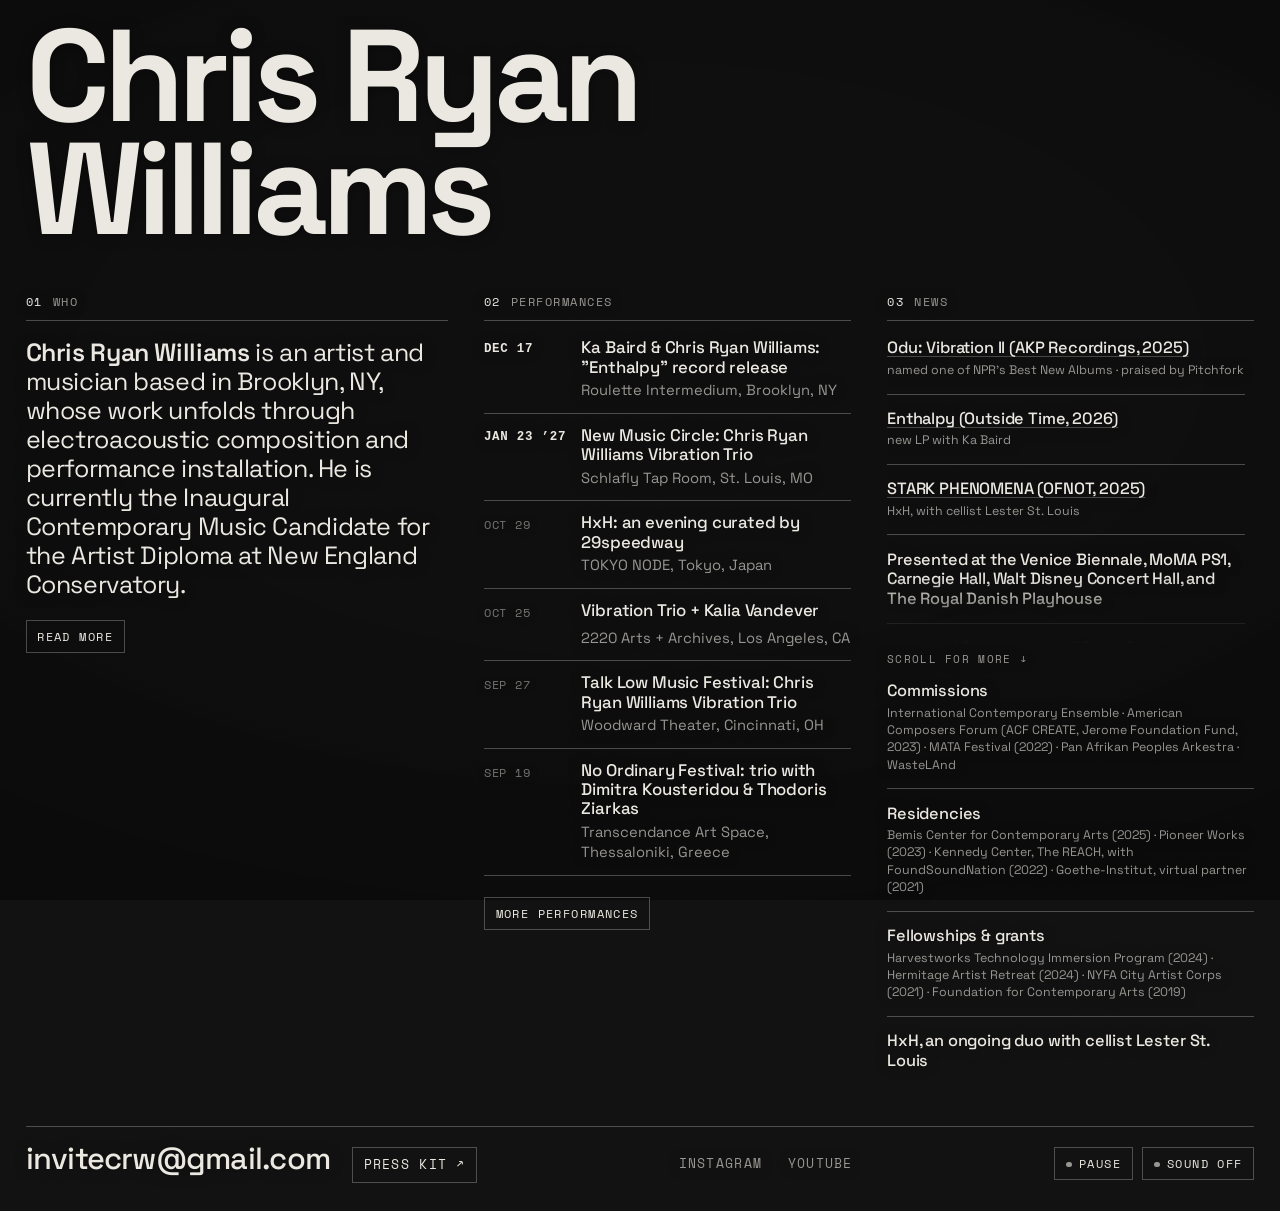
==== commit 18118acd: "Add files via upload" ====
--- a/index.html
+++ b/index.html
@@ -207,7 +207,8 @@
 
   /* contact */
   if(SITE.email){$("mail").href="mailto:"+SITE.email;$("mail").textContent=SITE.email}
-  if(SITE.pressKit){$("kit").href=SITE.pressKit;$("kit").hidden=false}
+  var kitUrl=(SITE.pressKit===undefined)?"https://s.disco.ac/pvwjgkvdtvmt":SITE.pressKit;   // Press Kit link (set pressKit:"" in settings.js to hide)
+  if(kitUrl){$("kit").href=kitUrl;$("kit").hidden=false}
   $("links").innerHTML=(SITE.social||[]).map(function(s){return '<a href="'+h(s.url)+'" target="_blank" rel="noopener">'+h(s.label)+'</a>'}).join("");
 
   /* backdrop video: muted autoplay loop via the YouTube player API.
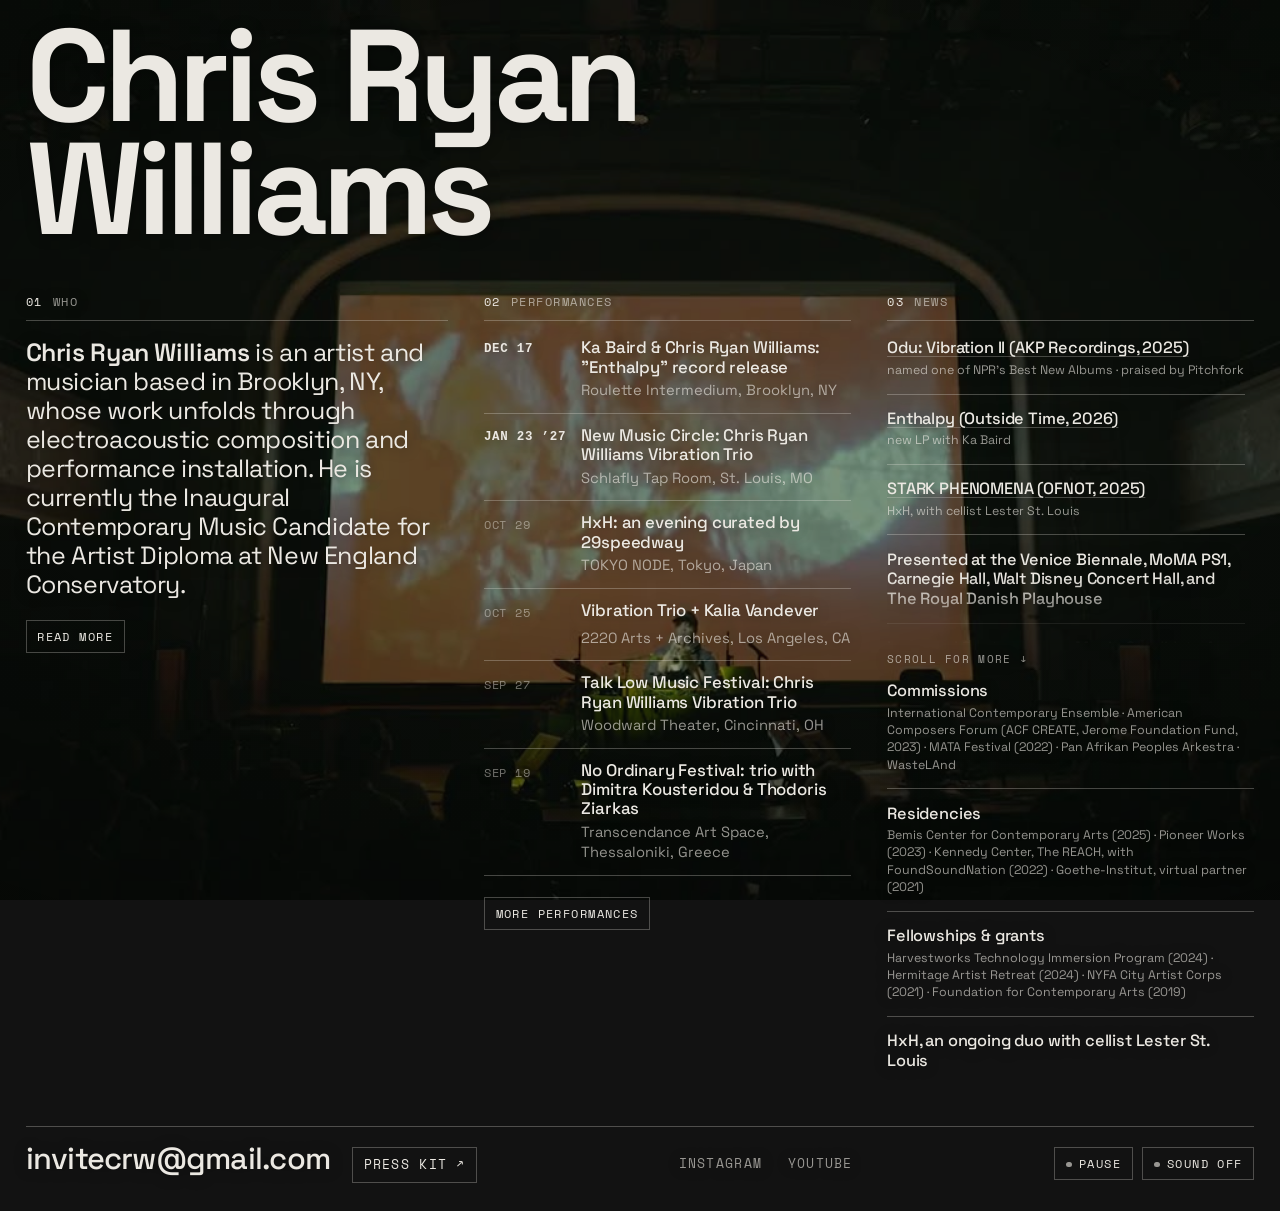
==== commit 0534a205: "Add files via upload" ====
--- a/index.html
+++ b/index.html
@@ -23,17 +23,11 @@
 a:hover{text-decoration-thickness:2px}
 ::selection{background:var(--fg);color:var(--bg)}
 
-/* ---------- backdrop: black & white video under a charcoal veil ---------- */
-.bg{position:fixed;inset:0;z-index:-2;overflow:hidden;pointer-events:none;background:var(--bg)}
-.bg .thumb,.bg iframe{position:absolute;top:50%;left:50%;border:0;
-  width:100vw;height:56.25vw;min-height:100vh;min-width:177.78vh;
-  transform:translate(-50%,-50%) scale(1.15);          /* overscan hides YouTube edge UI */
-  filter:saturate(1.1)}   /* full colour (version B) */
-.bg .thumb{background:center/cover no-repeat}
-/* render the player at 2x size, then shrink it: YouTube picks the stream quality from the player's
-   pixel size, so a bigger player asks for 1080p+ instead of 480/720p */
-.bg iframe{width:200vw;height:112.5vw;min-height:200vh;min-width:355.56vh;
-  transform:translate(-50%,-50%) scale(.575)}
+/* ---------- backdrop: your own video file (background.mp4) under a charcoal veil ---------- */
+.bg{position:fixed;inset:0;z-index:-2;overflow:hidden;pointer-events:none;background:var(--bg) url(background.jpg) center/cover no-repeat}
+.bg video{position:absolute;inset:0;width:100%;height:100%;object-fit:cover;transform:scale(1.04);
+  filter:saturate(1.1);opacity:0;transition:opacity 1s ease}
+.bg.playing video{opacity:1}   /* fades in once playing; until then the still image (background.jpg) shows */
 .veil{position:fixed;inset:0;z-index:-1;pointer-events:none;
   background:radial-gradient(ellipse 120% 90% at 50% 40%,transparent 30%,rgba(0,0,0,.45) 100%),var(--veil)}
 
@@ -117,12 +111,10 @@
   footer{flex-direction:column;align-items:flex-start}
 }
 /* video fades in only once it is actually playing (hides YouTube's loading spinner / title flash) */
-.bg iframe{opacity:0;transition:opacity 1.2s ease}
-.bg.playing iframe{opacity:1}
 .ctl{display:flex;gap:.6rem}
 </style></head>
 <body>
-<div class="bg" id="bg"><div class="thumb" id="thumb"></div><div id="yt"></div></div><div class="veil"></div>
+<div class="bg" id="bg"><video id="vid" autoplay muted loop playsinline preload="auto" poster="background.jpg" disablepictureinpicture disableremoteplayback aria-hidden="true" tabindex="-1"><source src="background.mp4" type="video/mp4"></video></div><div class="veil"></div>
 
 <h1 class="name" id="name"></h1>
 
@@ -143,7 +135,7 @@
 <script src="about.js"></script>
 <script>
 (function(){
-  var SITE=window.SITE||{}, VIDEO="NZm5XphwuxA";   // <- YouTube ID of the backdrop video
+  var SITE=window.SITE||{};   // backdrop video = background.mp4 (still image = background.jpg), next to this file
   var h=function(s){return String(s==null?"":s).replace(/[&<>"]/g,function(c){return {"&":"&amp;","<":"&lt;",">":"&gt;",'"':"&quot;"}[c]})};
   var $=function(id){return document.getElementById(id)};
 
@@ -211,44 +203,24 @@
   if(kitUrl){$("kit").href=kitUrl;$("kit").hidden=false}
   $("links").innerHTML=(SITE.social||[]).map(function(s){return '<a href="'+h(s.url)+'" target="_blank" rel="noopener">'+h(s.label)+'</a>'}).join("");
 
-  /* backdrop video: muted autoplay loop via the YouTube player API.
-     Browsers only allow autoplay when muted; if one still blocks it (e.g. iPhone Low Power Mode),
-     the video starts on the visitor's first tap/click/key press. */
-  $("thumb").style.backgroundImage="url(https://i.ytimg.com/vi/"+VIDEO+"/maxresdefault.jpg)";
-  var player=null, playing=false, paused=false, pp=$("pp"), snd=$("snd");
-  window.onYouTubeIframeAPIReady=function(){
-    player=new YT.Player("yt",{
-      videoId:VIDEO, host:"https://www.youtube-nocookie.com",
-      playerVars:{autoplay:1,mute:1,loop:1,playlist:VIDEO,controls:0,playsinline:1,rel:0,
-                  modestbranding:1,disablekb:1,iv_load_policy:3,fs:0},
-      events:{
-        onReady:function(e){ var f=e.target.getIframe(); f.setAttribute("tabindex","-1"); f.setAttribute("aria-hidden","true");
-                             e.target.mute(); e.target.playVideo(); },
-        onStateChange:function(e){
-          if(e.data===YT.PlayerState.PLAYING){ playing=true; $("bg").classList.add("playing"); }
-          if(e.data===YT.PlayerState.ENDED){ player.seekTo(0); player.playVideo(); }   // seamless loop
-        }
-      }
-    });
-  };
-  var api=document.createElement("script"); api.src="https://www.youtube.com/iframe_api"; document.head.appendChild(api);
-
-  /* fallback: if autoplay was blocked, start on the first interaction */
-  var kick=function(){ if(player&&player.playVideo&&!playing&&!paused){ player.mute(); player.playVideo(); } };
+  /* backdrop video: plain muted looping video file — no YouTube, so no play buttons or controls.
+     If a browser blocks autoplay (e.g. iPhone Low Power Mode), the still image shows and the video
+     starts on the visitor's first tap/click/key press. */
+  var v=$("vid"), bg=$("bg"), pp=$("pp"), snd=$("snd"), paused=false;
+  v.muted=true;
+  v.addEventListener("playing",function(){ bg.classList.add("playing"); });
+  var kick=function(){ if(!paused&&v.paused){ var p=v.play(); if(p&&p.catch) p.catch(function(){}); } };
   ["pointerdown","touchend","keydown"].forEach(function(ev){ document.addEventListener(ev,kick,{passive:true}); });
-  setTimeout(kick,1500);
+  document.addEventListener("visibilitychange",function(){ if(!document.hidden) kick(); });
+  kick(); setTimeout(kick,1500);
 
   pp.onclick=function(){
-    if(!player||!player.playVideo) return;
     paused=!paused;
-    if(paused){ player.pauseVideo(); } else { player.playVideo(); }
+    if(paused){ v.pause(); } else { kick(); }
     pp.textContent=paused?"Play":"Pause";
   };
   snd.onclick=function(){
-    if(!player||!player.isMuted) return;
-    var m=player.isMuted();
-    if(m){ player.unMute(); player.setVolume(100); if(!playing||paused){ paused=false; pp.textContent="Pause"; player.playVideo(); } }
-    else { player.mute(); }
+    var m=v.muted; v.muted=!m; if(m){ v.volume=1; if(paused){ paused=false; pp.textContent="Pause"; } kick(); }
     snd.textContent=m?"Sound on":"Sound off"; snd.classList.toggle("on",m);
   };
 
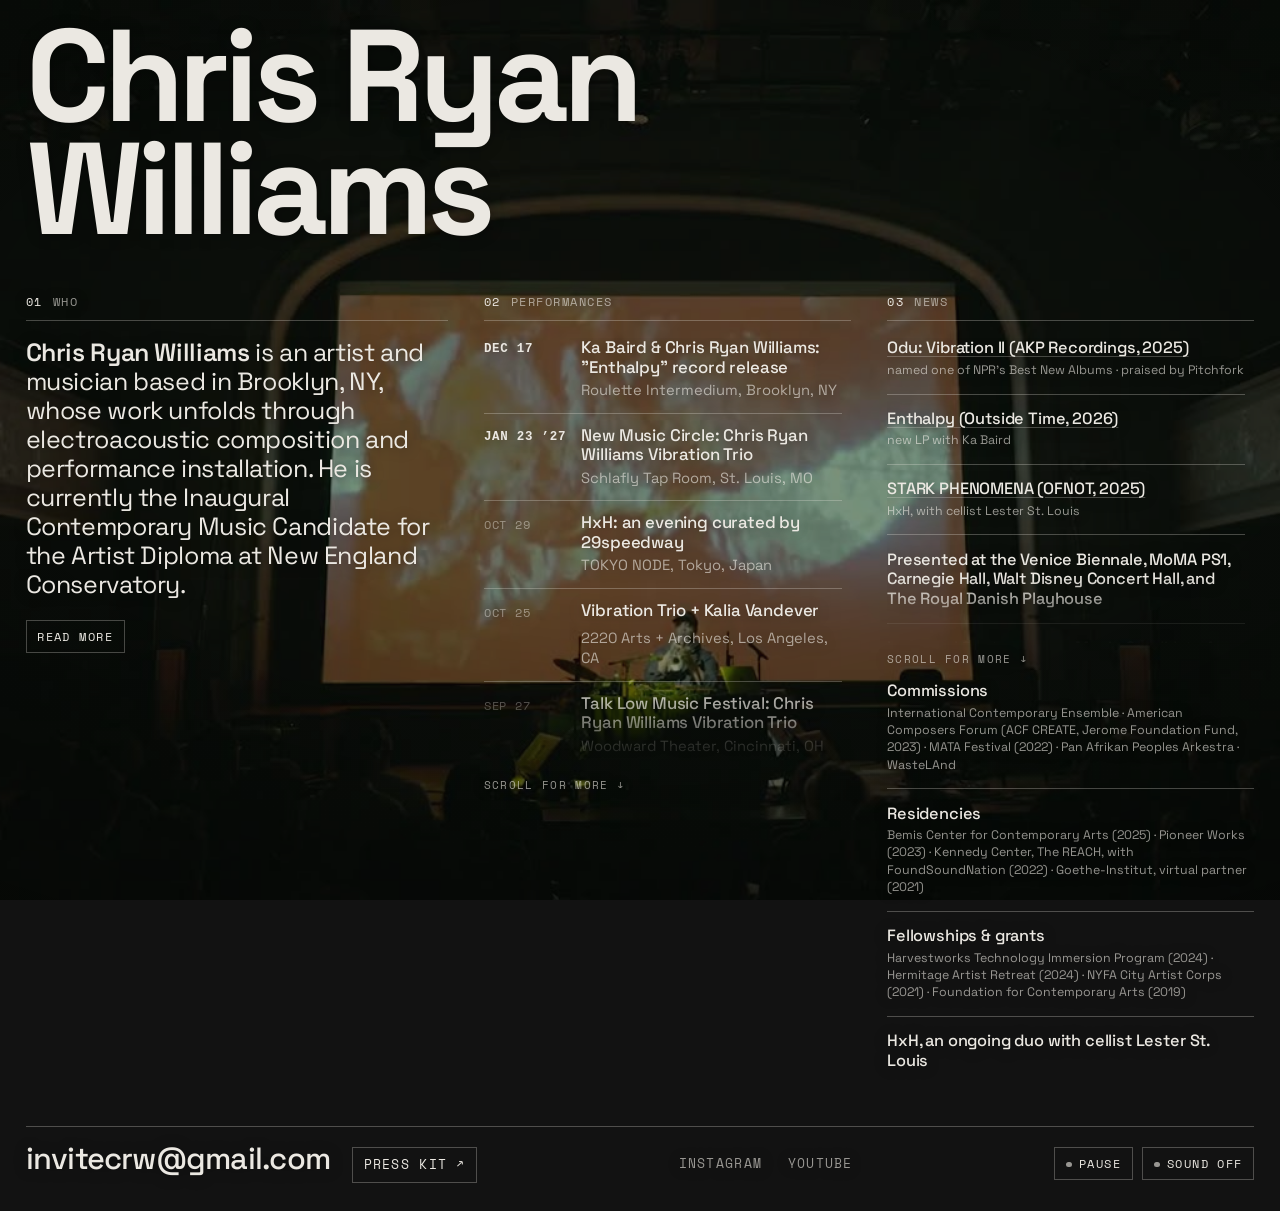
==== commit a6d24445: "Add files via upload" ====
--- a/index.html
+++ b/index.html
@@ -61,8 +61,8 @@
 .shows .t a{text-decoration:none}
 .shows .t a:hover{text-decoration:underline}
 .shows .v{grid-column:2;font-size:.92rem;color:var(--mute)}
-.shows .more{display:none}
-.shows.open .more{display:block}
+#showsFeed{max-height:clamp(18rem,48vh,32rem)}   /* performances: scrolls like News */
+#showsFeed li:last-child{border-bottom:0}
 .shows li.up .date{color:var(--fg);font-weight:700}
 .shows li:not(.up) .date{opacity:.75}
 .all{display:inline-block;margin-top:1.1rem;font:400 .74rem var(--mono);letter-spacing:.12em;text-transform:uppercase}
@@ -110,7 +110,6 @@
   .name{font-size:15.5vw;line-height:.9}
   footer{flex-direction:column;align-items:flex-start}
 }
-/* video fades in only once it is actually playing (hides YouTube's loading spinner / title flash) */
 .ctl{display:flex;gap:.6rem}
 </style></head>
 <body>
@@ -120,7 +119,7 @@
 
 <main class="grid">
   <section aria-labelledby="ah"><h2 id="ah"><i>01</i>Who</h2><div class="bio" id="bio"></div></section>
-  <section class="shows" id="showsWrap" aria-labelledby="sh"><h2><i>02</i><span id="sh">Performances</span></h2><ol id="shows"></ol><ol class="more" id="showsMore"></ol><button class="toggle" id="moreShows" type="button" aria-expanded="false">More performances</button></section>
+  <section class="shows" id="showsWrap" aria-labelledby="sh"><h2><i>02</i><span id="sh">Performances</span></h2><div class="feed" id="showsFeed"><ol id="shows"></ol></div><span class="feedhint" id="showsHint">scroll for more ↓</span></section>
   <section class="hl" aria-labelledby="hh"><h2 id="hh"><i>03</i>News</h2><ul id="hl"></ul><div class="feed" id="feed"><ul id="hlFeed"></ul></div><span class="feedhint" id="feedHint">scroll for more ↓</span><ul id="hlRest"></ul></section>
 </main>
 
@@ -153,24 +152,20 @@
   if(tg) tg.onclick=function(){var o=$("bio").classList.toggle("open");tg.textContent=o?"Less":"Read more";tg.setAttribute("aria-expanded",o)};
 
   /* performances: upcoming (soonest first, bold dates) then past (newest first, faded dates).
-     First 6 show; the rest open with "More performances" — like Read more in Who. */
+     All of them sit in a scrolling box, like News. */
   var today=new Date(); today.setHours(0,0,0,0);
   var d=function(s){var p=s.date.split("-");return new Date(+p[0],p[1]-1,+p[2])};
   var shows=(SITE.shows||[]).slice();
   var up=shows.filter(function(s){return d(s)>=today}).sort(function(a,b){return a.date<b.date?-1:1});
   var past=shows.filter(function(s){return d(s)<today}).sort(function(a,b){return a.date<b.date?1:-1});
-  var all=up.concat(past), SHOW=6;
+  var all=up.concat(past);
   var M=["Jan","Feb","Mar","Apr","May","Jun","Jul","Aug","Sep","Oct","Nov","Dec"];
   var row=function(s){
     var dt=d(s), isUp=dt>=today, badge=M[dt.getMonth()]+" "+dt.getDate()+(dt.getFullYear()!==today.getFullYear()?" ’"+String(dt.getFullYear()).slice(2):"");
     var t=h(s.title); if(s.url) t='<a href="'+h(s.url)+'" target="_blank" rel="noopener">'+t+'</a>';
     return '<li'+(isUp?' class="up"':'')+'><span class="date">'+badge+'</span><div class="t">'+t+'</div><span class="v">'+h([s.venue,s.city].filter(Boolean).join(", "))+'</span></li>';
   };
-  $("shows").innerHTML=all.slice(0,SHOW).map(row).join("");
-  $("showsMore").innerHTML=all.slice(SHOW).map(row).join("");
-  var mb=$("moreShows");
-  if(all.length<=SHOW) mb.remove();
-  else mb.onclick=function(){var o=$("showsWrap").classList.toggle("open");mb.textContent=o?"Fewer":"More performances";mb.setAttribute("aria-expanded",o)};
+  $("shows").innerHTML=all.map(row).join("");
 
   /* news: scrolling feed (everything above "Commissions") · fixed rest (Commissions and below) */
   var item=function(x){
@@ -189,13 +184,16 @@
   $("hl").innerHTML=acc.slice(0,fs).map(item).join("");
   $("hlFeed").innerHTML=acc.slice(fs,fe).map(item).join("");
   $("hlRest").innerHTML=acc.slice(fe).map(item).join("");
-  var feed=$("feed"), hint=$("feedHint");
-  var feedCheck=function(){
-    var over=feed.scrollHeight>feed.clientHeight+4, end=feed.scrollTop+feed.clientHeight>=feed.scrollHeight-4;
-    feed.classList.toggle("scrolls",over); feed.classList.toggle("end",over&&end); hint.classList.toggle("show",over&&!end);
-  };
-  feed.addEventListener("scroll",feedCheck,{passive:true}); window.addEventListener("resize",feedCheck);
-  if(document.fonts&&document.fonts.ready) document.fonts.ready.then(feedCheck); feedCheck();
+  /* scrolling boxes (News + Performances): fade at the bottom and a "scroll for more" hint while there's more below */
+  [["feed","feedHint"],["showsFeed","showsHint"]].forEach(function(pair){
+    var feed=$(pair[0]), hint=$(pair[1]);
+    var feedCheck=function(){
+      var over=feed.scrollHeight>feed.clientHeight+4, end=feed.scrollTop+feed.clientHeight>=feed.scrollHeight-4;
+      feed.classList.toggle("scrolls",over); feed.classList.toggle("end",over&&end); hint.classList.toggle("show",over&&!end);
+    };
+    feed.addEventListener("scroll",feedCheck,{passive:true}); window.addEventListener("resize",feedCheck);
+    if(document.fonts&&document.fonts.ready) document.fonts.ready.then(feedCheck); feedCheck();
+  });
 
   /* contact */
   if(SITE.email){$("mail").href="mailto:"+SITE.email;$("mail").textContent=SITE.email}
